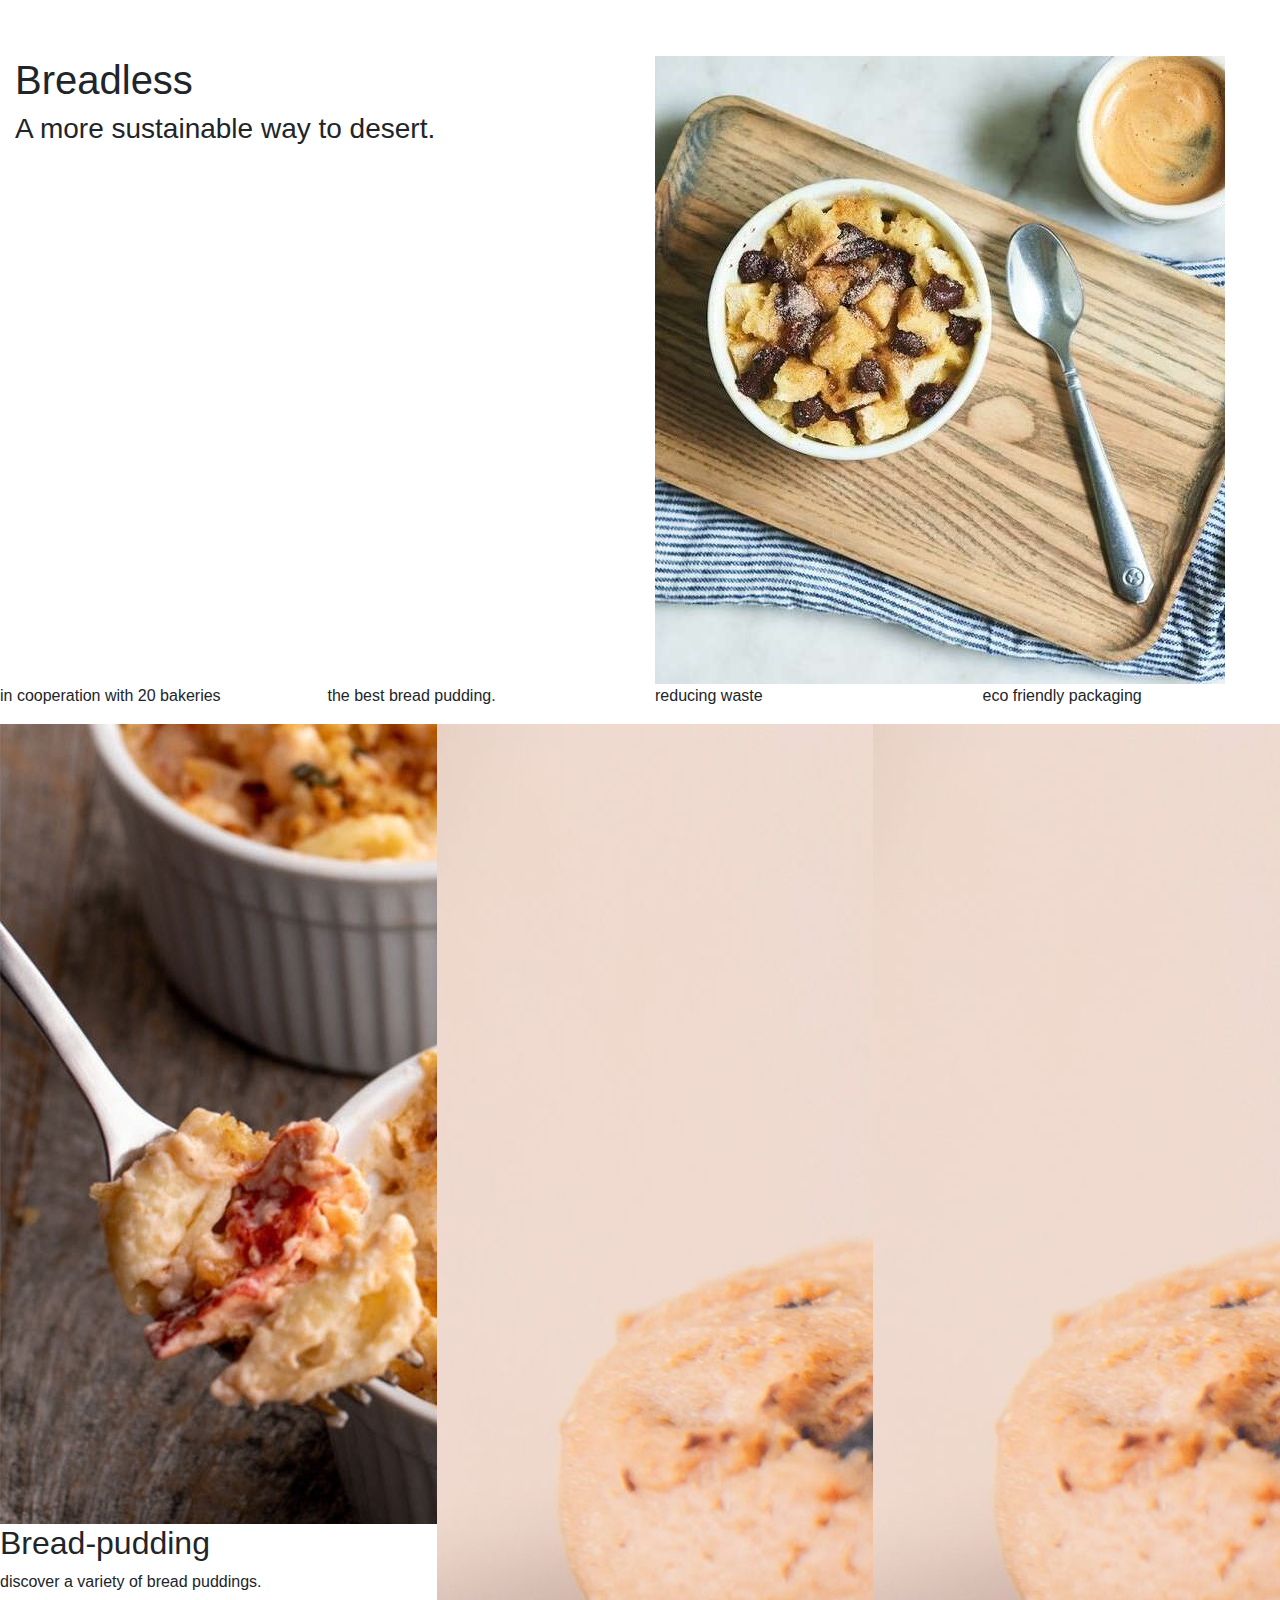
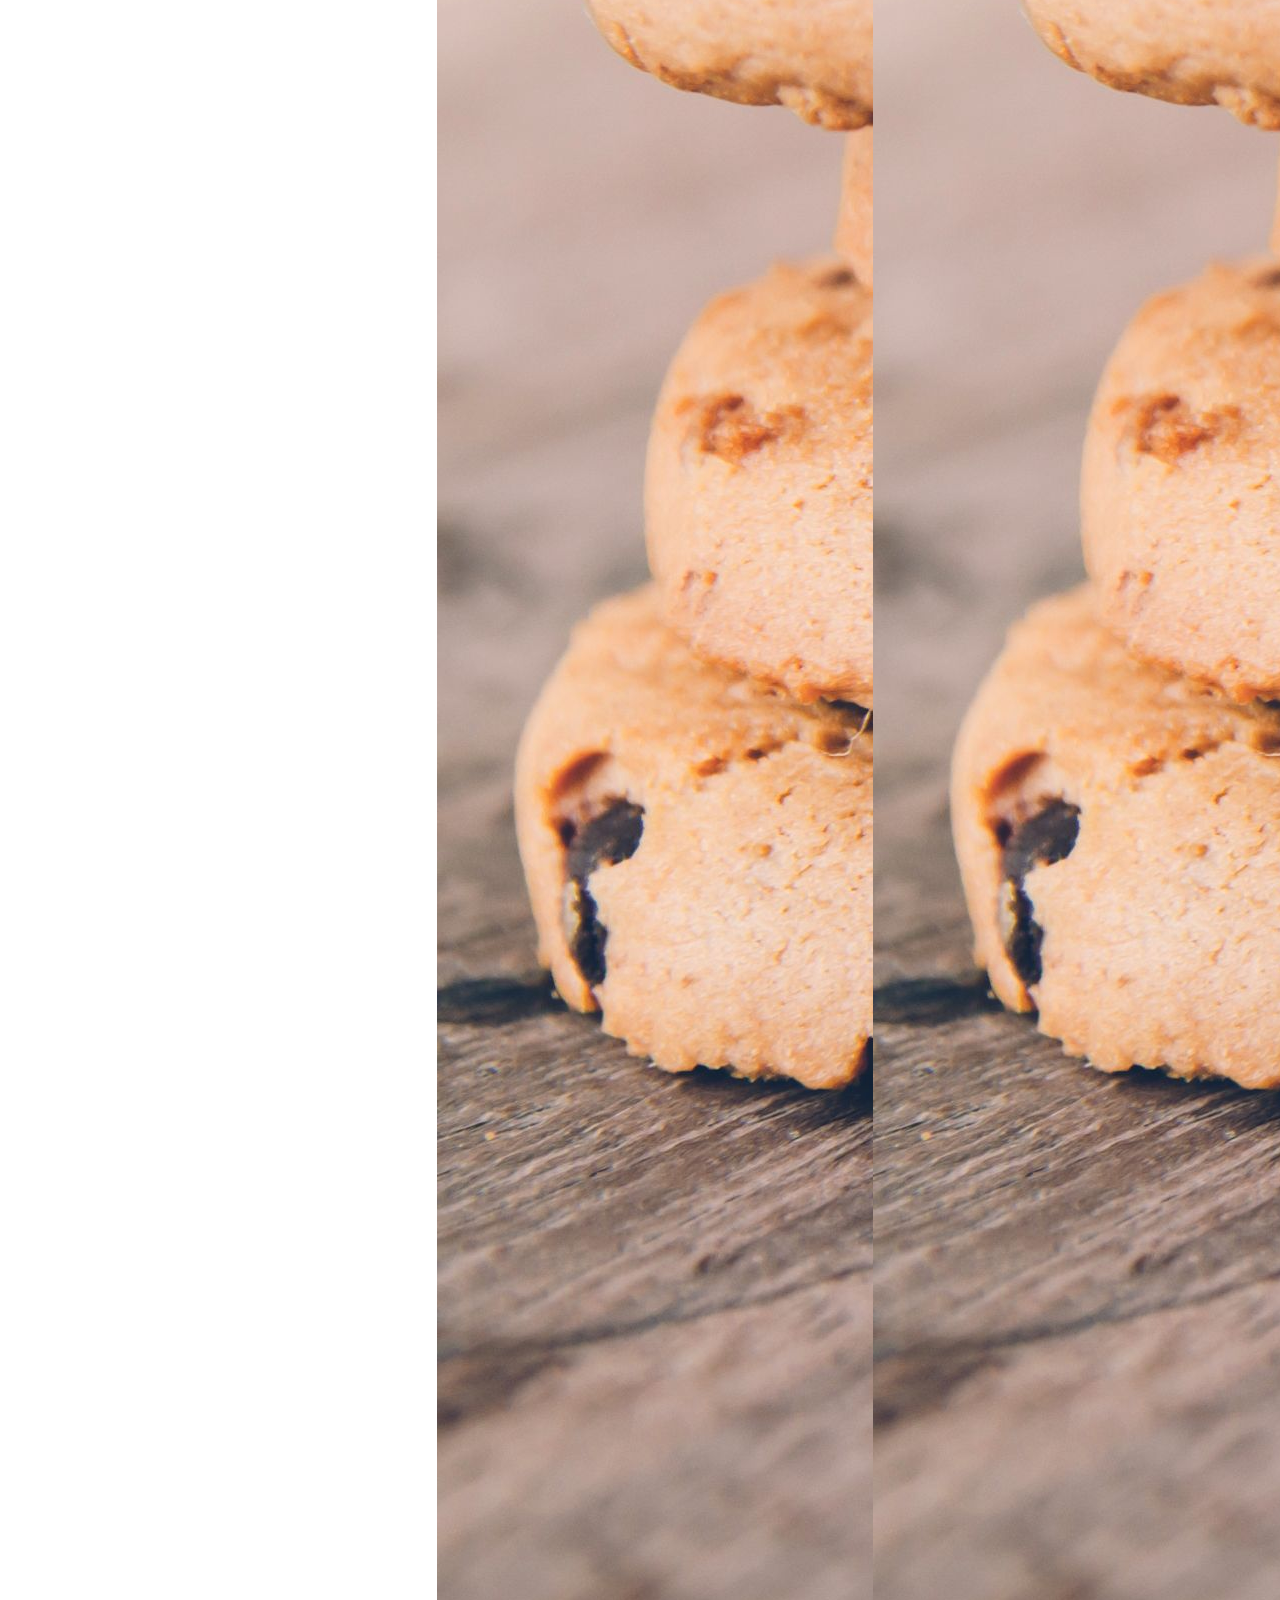
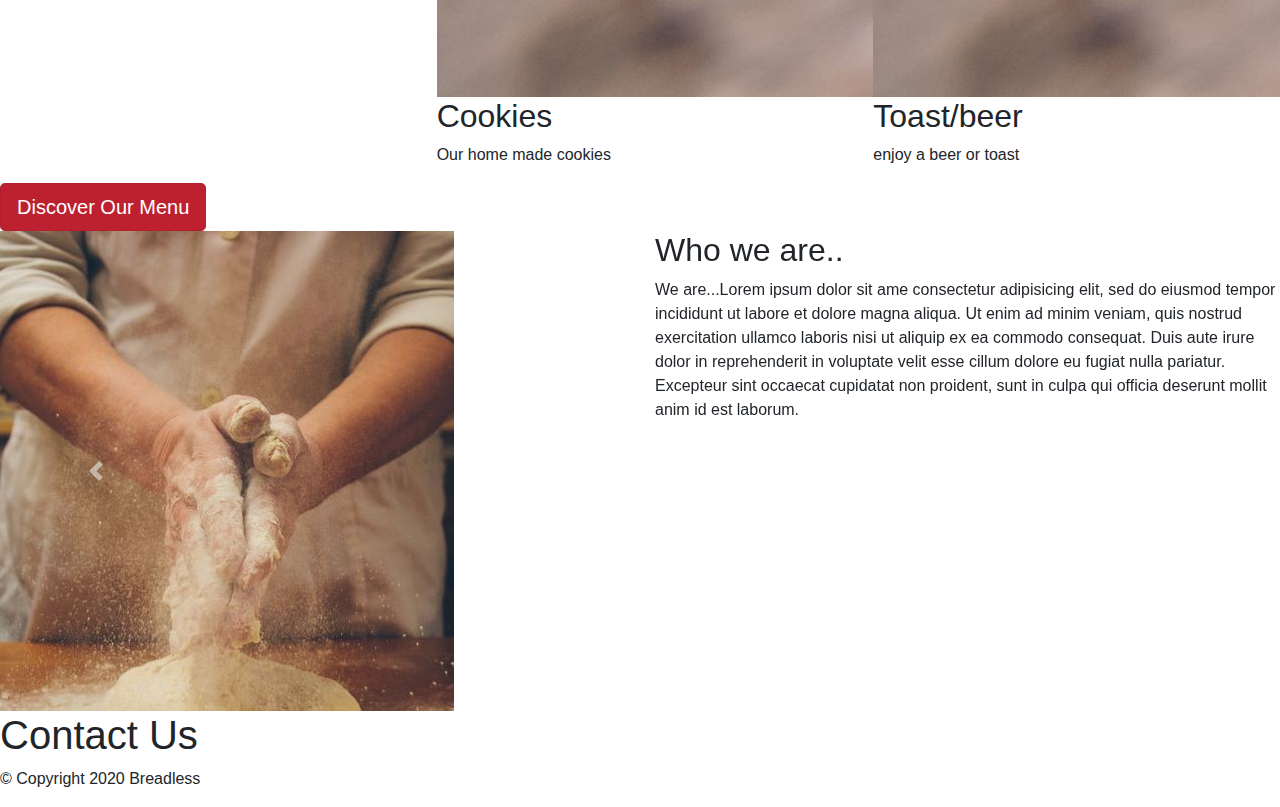
==== index.html @ a38be31e "Add files via upload" ====
<!doctype html>
<html lang="en">

<head>
  <!-- Required meta tags -->
  <meta charset="utf-8">
  <meta name="viewport" content="width=device-width, initial-scale=1, shrink-to-fit=no">
  <!-- Bootstrap CSS -->
  <link rel="stylesheet" href="https://stackpath.bootstrapcdn.com/bootstrap/4.5.2/css/bootstrap.min.css" integrity="sha384-JcKb8q3iqJ61gNV9KGb8thSsNjpSL0n8PARn9HuZOnIxN0hoP+VmmDGMN5t9UJ0Z" crossorigin="anonymous">

  <script src="https://code.jquery.com/jquery-3.5.1.slim.min.js" integrity="sha384-DfXdz2htPH0lsSSs5nCTpuj/zy4C+OGpamoFVy38MVBnE+IbbVYUew+OrCXaRkfj" crossorigin="anonymous"></script>

  <script src="https://cdn.jsdelivr.net/npm/popper.js@1.16.1/dist/umd/popper.min.js" integrity="sha384-9/reFTGAW83EW2RDu2S0VKaIzap3H66lZH81PoYlFhbGU+6BZp6G7niu735Sk7lN" crossorigin="anonymous"></script>
  <script src="https://stackpath.bootstrapcdn.com/bootstrap/4.5.2/js/bootstrap.min.js" integrity="sha384-B4gt1jrGC7Jh4AgTPSdUtOBvfO8shuf57BaghqFfPlYxofvL8/KUEfYiJOMMV+rV" crossorigin="anonymous"></script>
  <link rel="stylesheet" href="css/style.css">
  <link href="https://fonts.googleapis.com/css2?family=Montserrat:wght@400;900&family=Quicksand:wght@500;700&display=swap" rel="stylesheet">
  <title>Breadless</title>
  <link rel="icon" href="images/bread-icon.png" />
  <link rel="stylesheet" href="https://pro.fontawesome.com/releases/v5.10.0/css/all.css" integrity="sha384-AYmEC3Yw5cVb3ZcuHtOA93w35dYTsvhLPVnYs9eStHfGJvOvKxVfELGroGkvsg+p" crossorigin="anonymous" />

</head>

<body>

  <section id="Title">
    <div class="container-fluid">


      <nav class="navbar navbar-expand-md navbar-dark">
        <a class="navbar-brand" href="#Title">Breadless</a>

        <button class="navbar-toggler" type="button" data-toggle="collapse" data-target="#navbarTogglerDemo01" aria-controls="navbarTogglerDemo01" aria-expanded="false" aria-label="Toggle navigation">
          <span class="navbar-toggler-icon"></span>
        </button>

        <div class="collapse navbar-collapse ml-auto" id="navbarTogglerDemo01">
          <ul class="navbar-nav ml-auto">
            <li class="nav-item">
              <a class="nav-link" href="Menu.html">Menu</a>
            </li>
            <li class="nav-item">
              <a class="nav-link" href="#About-Us">About Us</a>
            </li>
            <li class="nav-item">
              <a class="nav-link" href="#contact-us">Contact Us</a>
            </li>
          </ul>
        </div>
      </nav>
      <div class="Title-div">

        <div class="row">
          <div class="col-lg-6 heading">
            <h1 class="heading-title">
              Breadless
            </h1>
            <h3 class="heading-subtitle">
              A more sustainable way to desert.
            </h3>
          </div>
          <div class="col-lg-6">

            <img class="bread-pudding-img" src="images/microwave-bread-pudding.jpg" alt="Bread-pudding">

          </div>

        </div>

      </div>

  </section>

  <section id="values">

    <div class="row">

      <div class="col-lg-3 col-md-6 ">
        <i class="fas fa-handshake icon-value"></i>
        <p>in cooperation with 20 bakeries</p>

      </div>

      <div class="col-lg-3 col-md-6 ">

        <i class="fas fa-heart icon-value"></i>
        <p>the best bread pudding.</p>

      </div>

      <div class="col-lg-3 col-md-6 ">
        <i class="fas fa-recycle icon-value"></i>
        <p>reducing waste</p>


      </div>
      <div class="col-lg-3 col-md-6 ">

        <i class="fab fa-pagelines icon-value"></i>
        <p>eco friendly packaging</p>


      </div>

    </div>



  </section>

  <section id="menu">
    <div class="row">
      <div class="col-lg-4">
        <img class="menu-picture" src="images/bread-pudding.jpg" alt="">
        <h2 class="header-menu">Bread-pudding</h2>
        <p>
          discover a variety of bread puddings.
        </p>



      </div>
      <div class="col-lg-4">
        <img class="menu-picture" src="images/cookies.jpg" alt="">
        <h2 class="header-menu">Cookies</h2>
        <p>Our home made cookies</p>

      </div>
      <div class="col-lg-4">
        <img class="menu-picture" src="images/cookies.jpg" alt="">
        <h2 class="header-menu">Toast/beer</h2>
        <p>
          enjoy a beer or toast
        </p>
      </div>

    </div>

    <a href="Menu.html" class="Menu-link btn btn-danger btn-lg active" role="button" aria-pressed="true">Discover Our Menu</a>


  </section>

  <section id="About-Us">

    <div id="carouselExampleIndicators" class="carousel slide" data-ride="carousel">
      <ol class="carousel-indicators">
        <li data-target="#carouselExampleIndicators" data-slide-to="0" class="active"></li>
        <li data-target="#carouselExampleIndicators" data-slide-to="1"></li>

      </ol>

      <div class="carousel-inner About-us-carousel">
        <div class="carousel-item active">

          <div class="row">
            <div class="col-md-6">
              <img class="img-About-Us" src="images/Bakken.jpeg" alt="">
            </div>

            <div class="col-md-6">
              <h2 class="header-menu">Who we are..</h2>
              <p> We are...Lorem ipsum dolor sit ame consectetur adipisicing elit,
                sed do eiusmod tempor incididunt ut labore
                et dolore magna aliqua. Ut enim ad minim veniam,
                quis nostrud exercitation ullamco laboris nisi ut aliquip ex ea
                commodo consequat. Duis aute irure dolor in reprehenderit in
                voluptate velit esse cillum dolore eu fugiat nulla pariatur.
                Excepteur sint occaecat cupidatat non proident, sunt in culpa
                qui officia deserunt mollit anim id est laborum.</p>
            </div>

          </div>


        </div>

        <div class="carousel-item">

          <div class="row">


            <div class="col-md-6">
              <h2 class="header-menu">What we do..</h2>
              <p> We are...Lorem ipsum dolor sit amet,
                consectetur adipisicing elit,
                sed do eiusmod tempor incididunt ut labore
                et dolore magna aliqua. Ut enim ad minim veniam,
                quis nostrud exercitation ullamco laboris nisi ut aliquip ex ea
                commodo consequat. Duis aute irure dolor in reprehenderit in
                voluptate velit esse cillum dolore eu fugiat nulla pariatur.
                Excepteur sint occaecat cupidatat non proident, sunt in culpa
                qui officia deserunt mollit anim id est laborum.</p>
            </div>
            <div class="col-md-6">
              <img class="img-About-Us" src="images/Bakken.jpeg" alt="">
            </div>

          </div>
        </div>

      </div>
      <a class="carousel-control-prev " href="#carouselExampleIndicators" role="button" data-slide="prev">
        <span class="carousel-control-prev-icon" aria-hidden="true"></span>
        <span class="sr-only">Previous</span>
      </a>
      <a class="carousel-control-next" href="#carouselExampleIndicators" role="button" data-slide="next">
        <span class="carousel-control-next-icon" aria-hidden="true"></span>
        <span class="sr-only">Next</span>
      </a>
    </div>


  </section>

  <section id="contact-us">
    <h1 class="Contact-heading">Contact Us</h1>

    <a class="link-footer" href="www.facebook.com"><i class="footer-icon fab fa-facebook-f"></i></a>
    <a class="link-footer" href=""> <i class="footer-icon fab fa-instagram"></i></a>
    <a class="link-footer" href="mailto:casdeconinck@hotmail.com"><i class="footer-icon fas fa-envelope"></i></a>


    <p class="foot">© Copyright 2020 Breadless</p>

  </section>




</body>

</html>
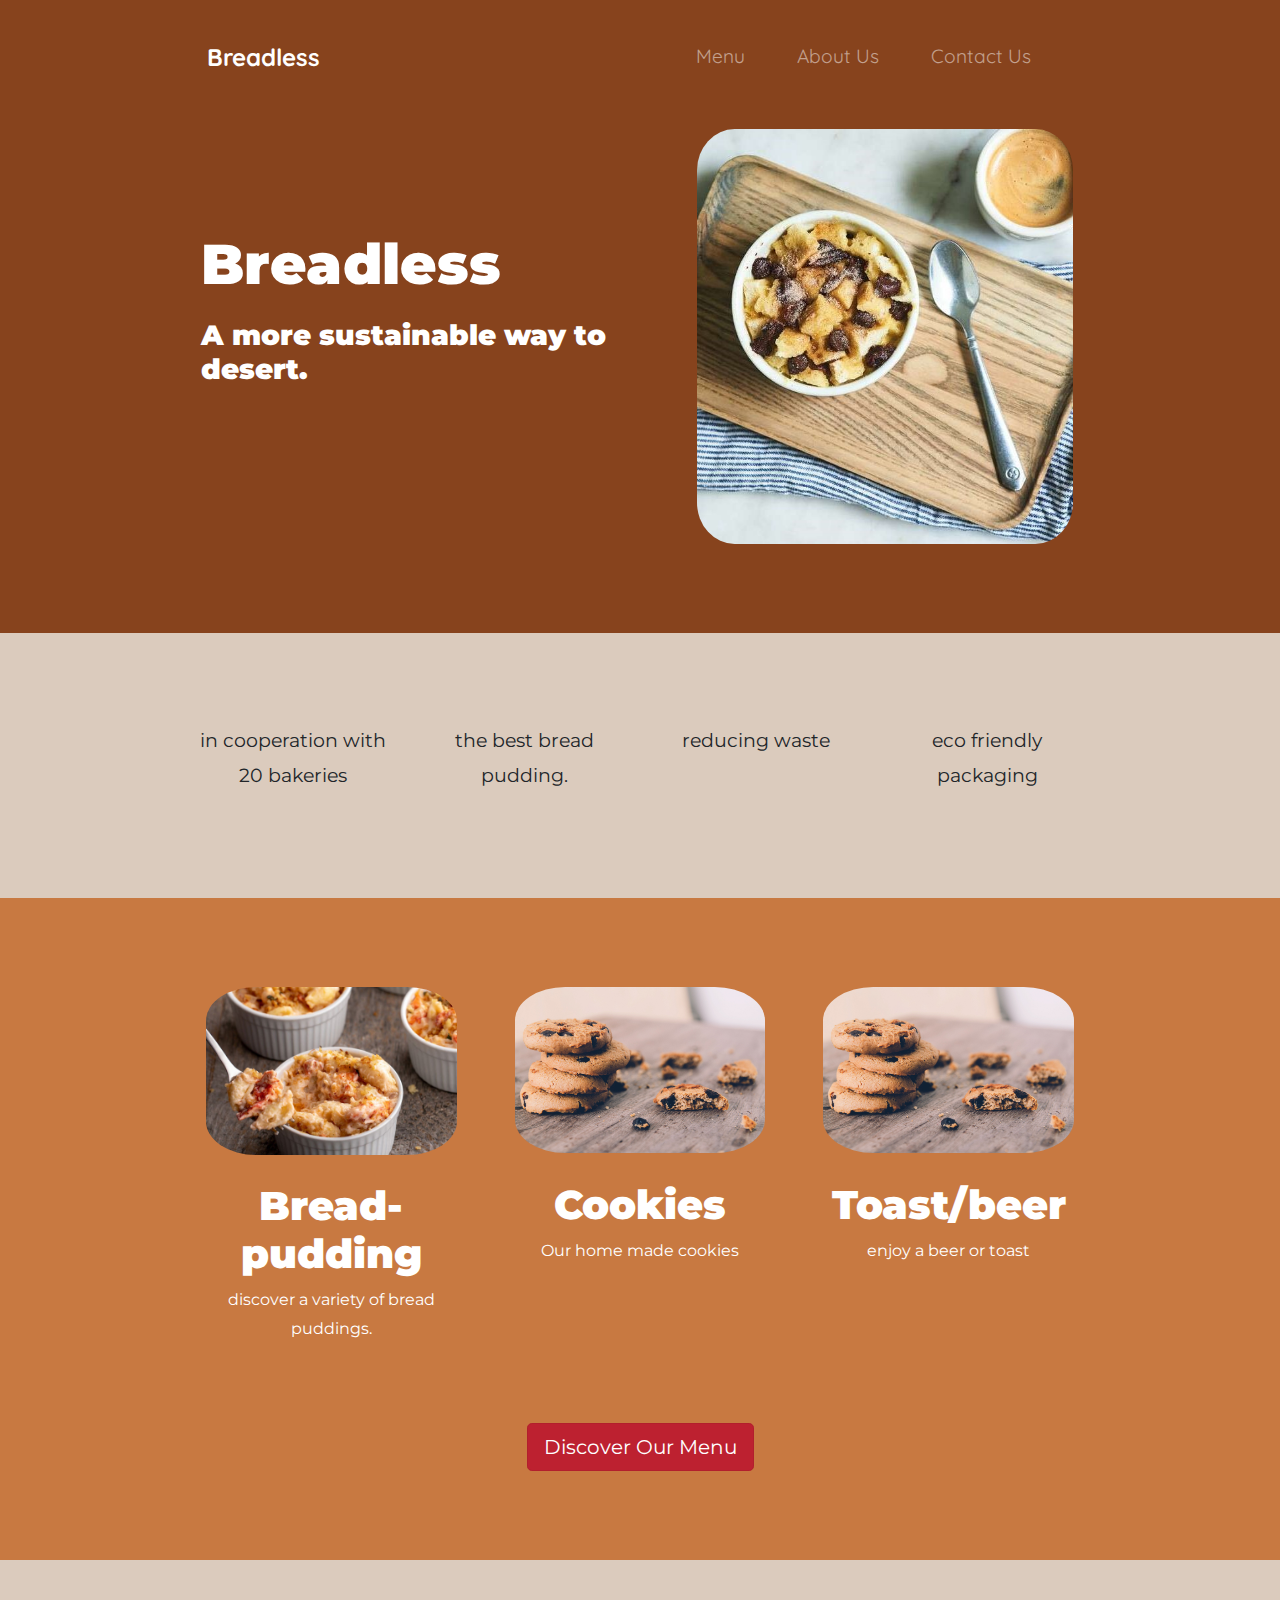
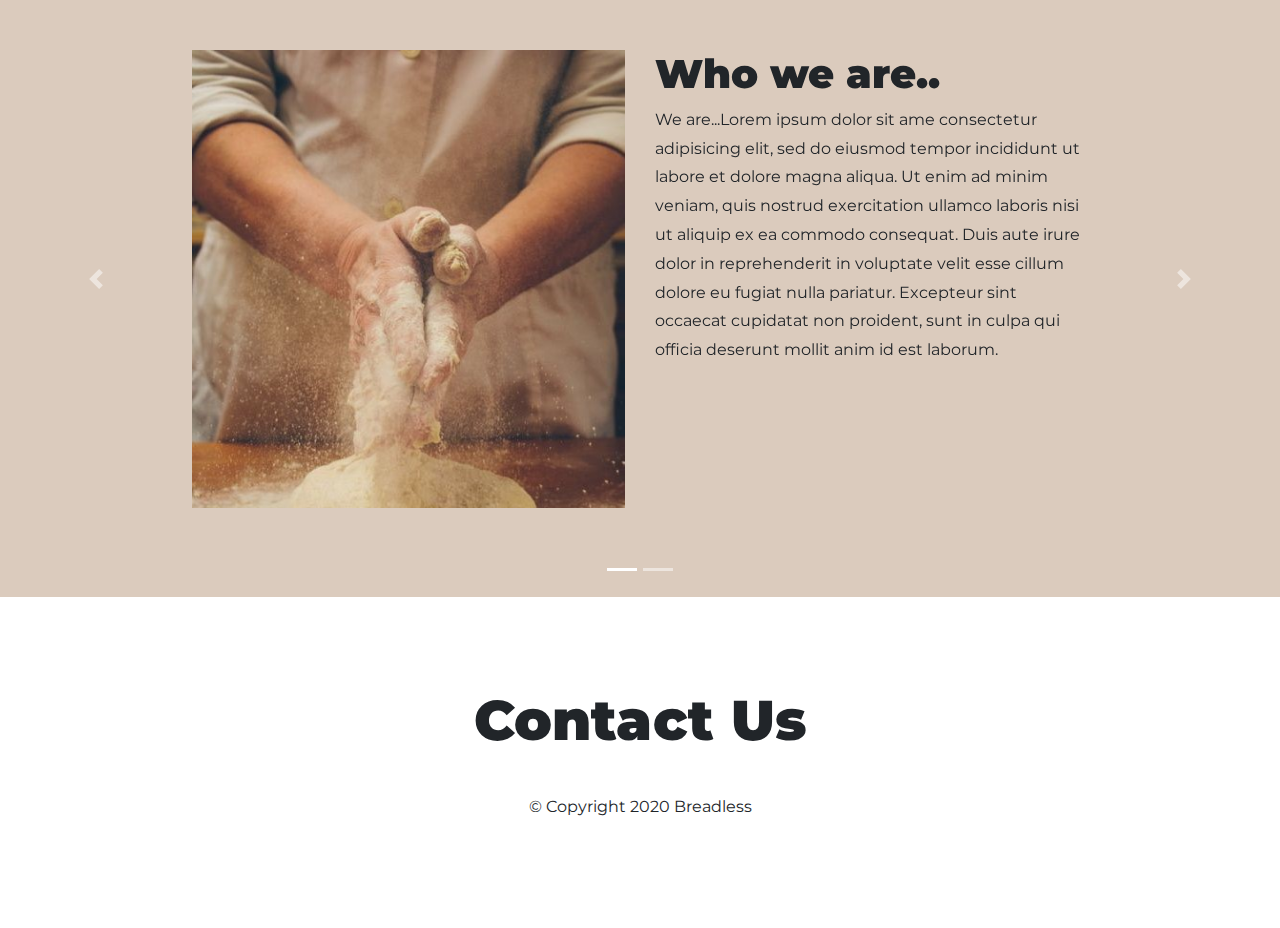
==== commit 74b230f1: "Update index.html" ====
--- a/index.html
+++ b/index.html
@@ -12,7 +12,7 @@
 
   <script src="https://cdn.jsdelivr.net/npm/popper.js@1.16.1/dist/umd/popper.min.js" integrity="sha384-9/reFTGAW83EW2RDu2S0VKaIzap3H66lZH81PoYlFhbGU+6BZp6G7niu735Sk7lN" crossorigin="anonymous"></script>
   <script src="https://stackpath.bootstrapcdn.com/bootstrap/4.5.2/js/bootstrap.min.js" integrity="sha384-B4gt1jrGC7Jh4AgTPSdUtOBvfO8shuf57BaghqFfPlYxofvL8/KUEfYiJOMMV+rV" crossorigin="anonymous"></script>
-  <link rel="stylesheet" href="css/style.css">
+  <link rel="stylesheet" href="CSS/style.css">
   <link href="https://fonts.googleapis.com/css2?family=Montserrat:wght@400;900&family=Quicksand:wght@500;700&display=swap" rel="stylesheet">
   <title>Breadless</title>
   <link rel="icon" href="images/bread-icon.png" />
--- a/CSS/style.css
+++ b/CSS/style.css
@@ -0,0 +1,171 @@
+body {
+  font-family: 'Montserrat', sans-serif;
+}
+p{
+  line-height: 1.8;
+}
+hr{
+  border-top:solid 8px;
+  border-style: dotted;
+  width:7%;
+  margin-bottom:7%;
+
+}
+
+/* Responsiveness */
+
+@media (max-width:992px) {
+  .Title-div {
+    text-align: center;
+  }
+
+  .bread-pudding-img {
+    margin: 0;
+    margin-top: 10%;
+  }
+  .menu-picture {
+    width: 80%;
+    margin-bottom: 5%;
+    margin-top: 10%;
+  }
+}
+
+/************************************************** Title page */
+#Title {
+  background-color: #87431d;
+  padding: 2% 15% 7%;
+}
+
+/* navigation bar */
+.navbar {
+  padding-left: 0;
+}
+.nav-item {
+  font-family: 'Quicksand', sans-serif;
+  padding: 0 18px;
+  font-size: 1.2rem;
+}
+
+.navbar-brand {
+  font-family: 'Quicksand', sans-serif;
+  font-size: 1.5rem;
+  font-weight: 700;
+}
+
+/* images */
+.bread-pudding-img {
+  width: 90%;
+  margin-top: 10%;
+  margin-left: 10%;
+  border-radius: 10%;
+}
+
+/* text */
+.heading-title {
+  font-size: 3.5rem;
+  font-weight: 900;
+  padding: 2% 0 3%;
+}
+
+.heading-subtitle {
+  fontsize: 2rem;
+  font-weight: 900;
+}
+
+/* divs */
+.heading {
+  color: white;
+  padding: 15% 0 0 1%;
+}
+/************************************************* values */
+
+#values {
+  background-color: #dbcbbd;
+  text-align: center;
+  padding: 7% 15%;
+  font-size: 1.2rem;
+}
+
+.icon-value {
+  color: #290001;
+  font-size: 5rem;
+  margin-bottom: 12%;
+}
+
+
+/************************************************* menu */
+
+#menu {
+  padding: 7% 15%;
+  text-align: center;
+  background-color: #c87941;
+  color: white;
+}
+
+.menu-picture {
+  width: 90%;
+  border-radius: 20%;
+  margin-bottom: 10%;
+}
+
+.header-menu {
+  font-size: 2.5rem;
+  font-weight: 900;
+}
+
+.Menu-link {
+  margin-top: 7%;
+}
+
+/************************************************* About-Us */
+
+#About-Us {
+  background-color: #dbcbbd;
+}
+
+.About-us-carousel {
+  padding: 7% 15%;
+}
+.img-About-Us{
+  width:100%;
+  margin:auto;
+}
+
+@media (max-width:769px){
+  #About-Us{
+    text-align: center;
+  }
+  .img-About-Us{
+    width:80%;
+    margin-top:10%;
+    margin-bottom:10%;
+  }
+}
+
+/********************************************* Contact-Us */
+
+#contact-us {
+  text-align: center;
+  padding: 7% 15%;
+}
+
+.Contact-heading {
+  font-size: 3.5rem;
+  font-weight: 900;
+}
+
+.footer-icon {
+  font-size: 1.3rem;
+  margin: 5% 2% 2%;
+  color: black;
+}
+
+
+
+/************************************************ Menu page */
+#Menu-page{
+  text-align: center;
+  background-color: #c87941;
+  padding: 2% 15%;
+  color:white;
+}
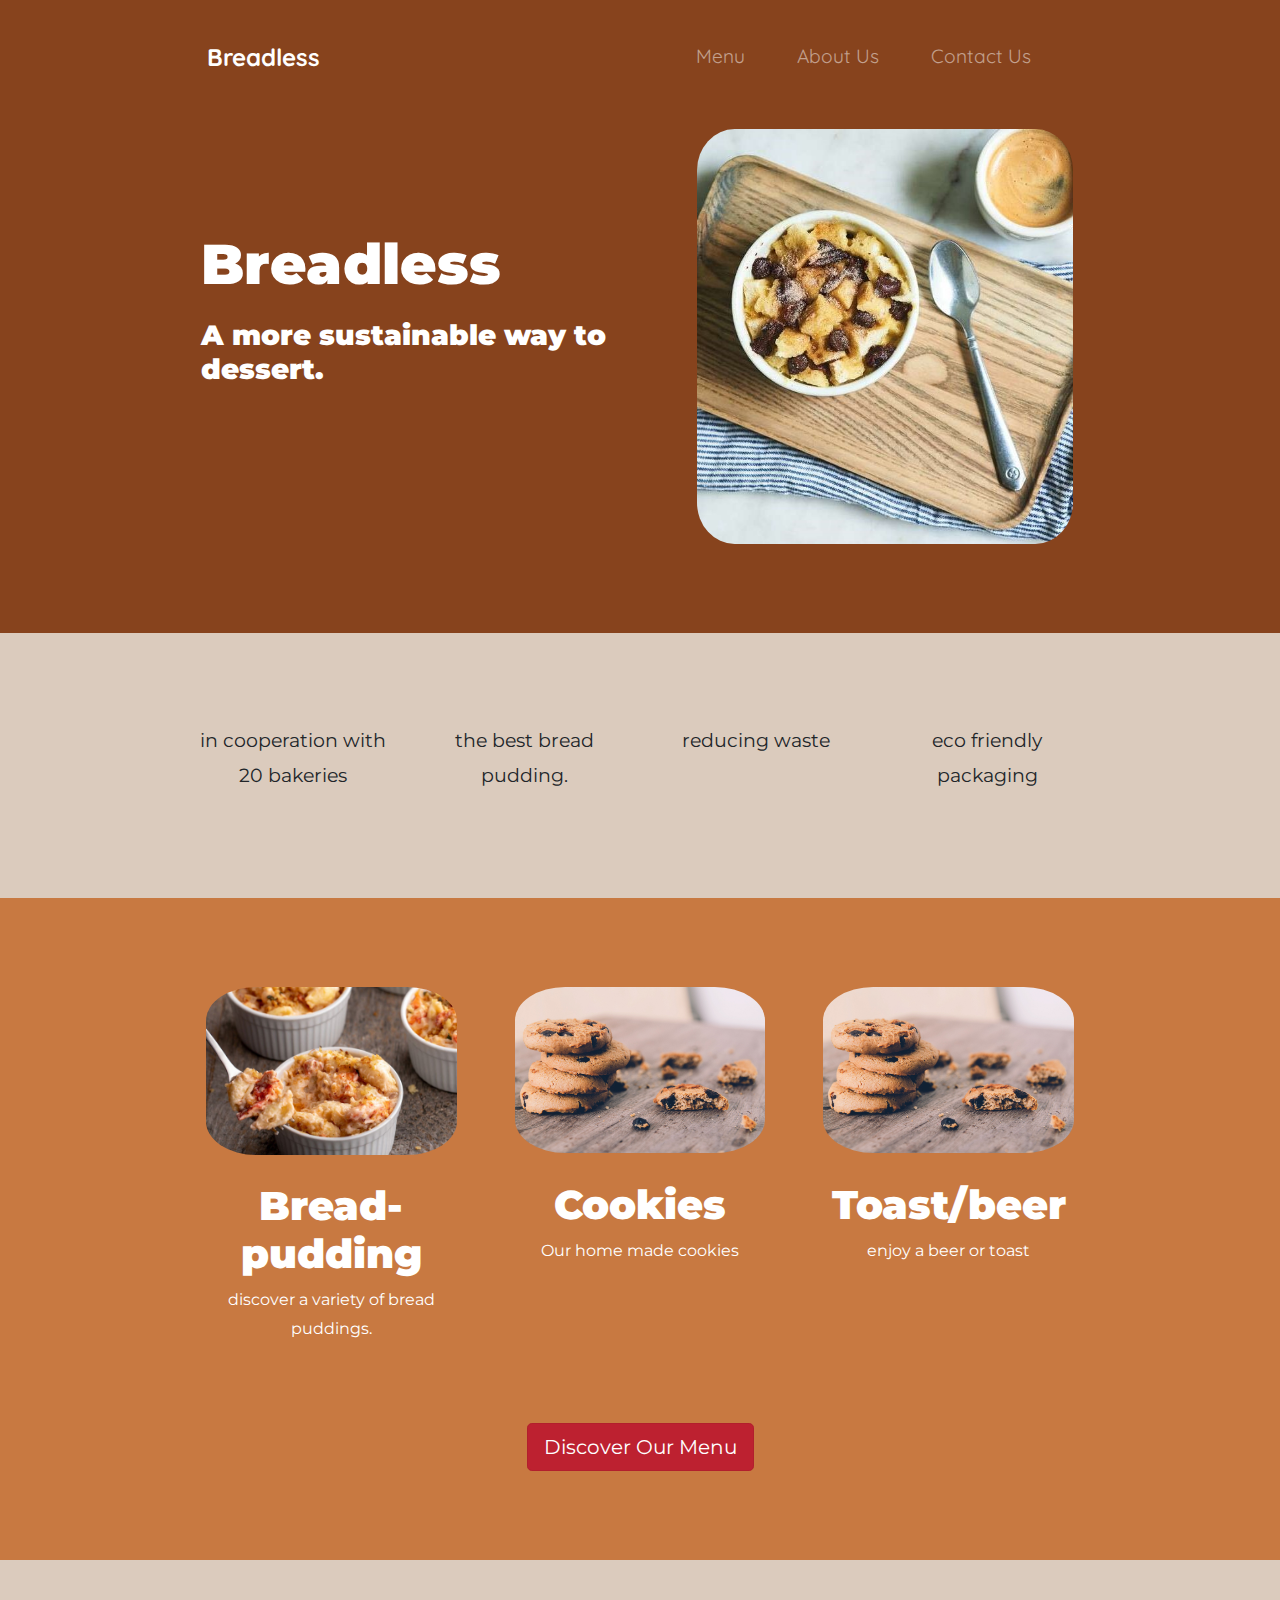
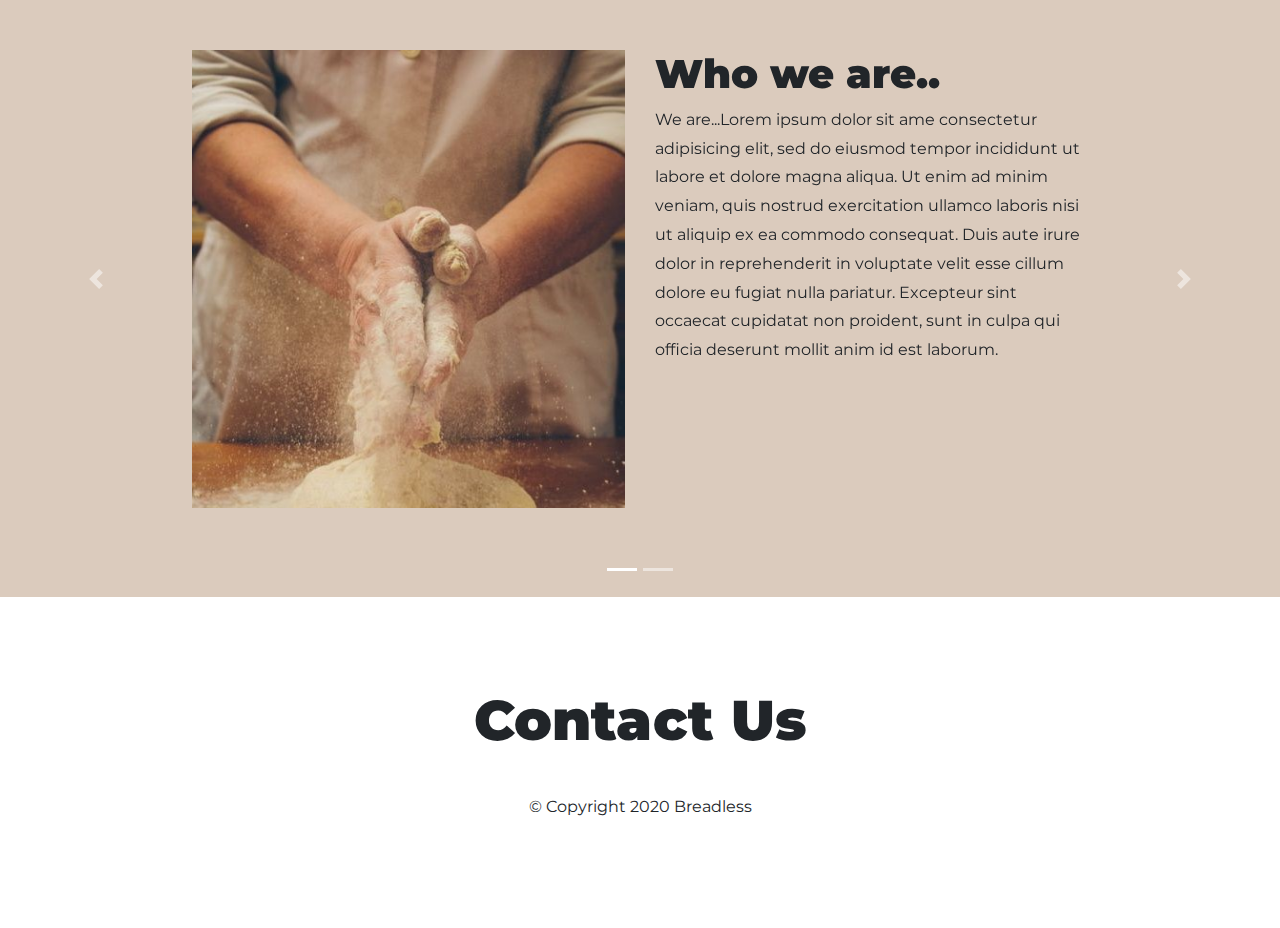
==== commit 4b88736e: "Update index.html" ====
--- a/index.html
+++ b/index.html
@@ -55,7 +55,7 @@
               Breadless
             </h1>
             <h3 class="heading-subtitle">
-              A more sustainable way to desert.
+              A more sustainable way to dessert.
             </h3>
           </div>
           <div class="col-lg-6">
--- a/CSS/style.css
+++ b/CSS/style.css
@@ -12,23 +12,7 @@
 
 }
 
-/* Responsiveness */
 
-@media (max-width:992px) {
-  .Title-div {
-    text-align: center;
-  }
-
-  .bread-pudding-img {
-    margin: 0;
-    margin-top: 10%;
-  }
-  .menu-picture {
-    width: 80%;
-    margin-bottom: 5%;
-    margin-top: 10%;
-  }
-}
 
 /************************************************** Title page */
 #Title {
@@ -169,3 +153,25 @@
   padding: 2% 15%;
   color:white;
 }
+
+
+/* Responsiveness */
+
+@media (max-width:992px) {
+  .Title-div {
+    text-align: center;
+  }
+
+  img.bread-pudding-img {
+    margin: 0;
+    margin-top: 10%;
+  }
+  .menu-picture {
+    width: 80%;
+    margin-bottom: 5%;
+    margin-top: 10%;
+  }
+  #Title{
+    padding: 2% 5% 7%;
+  }
+}
